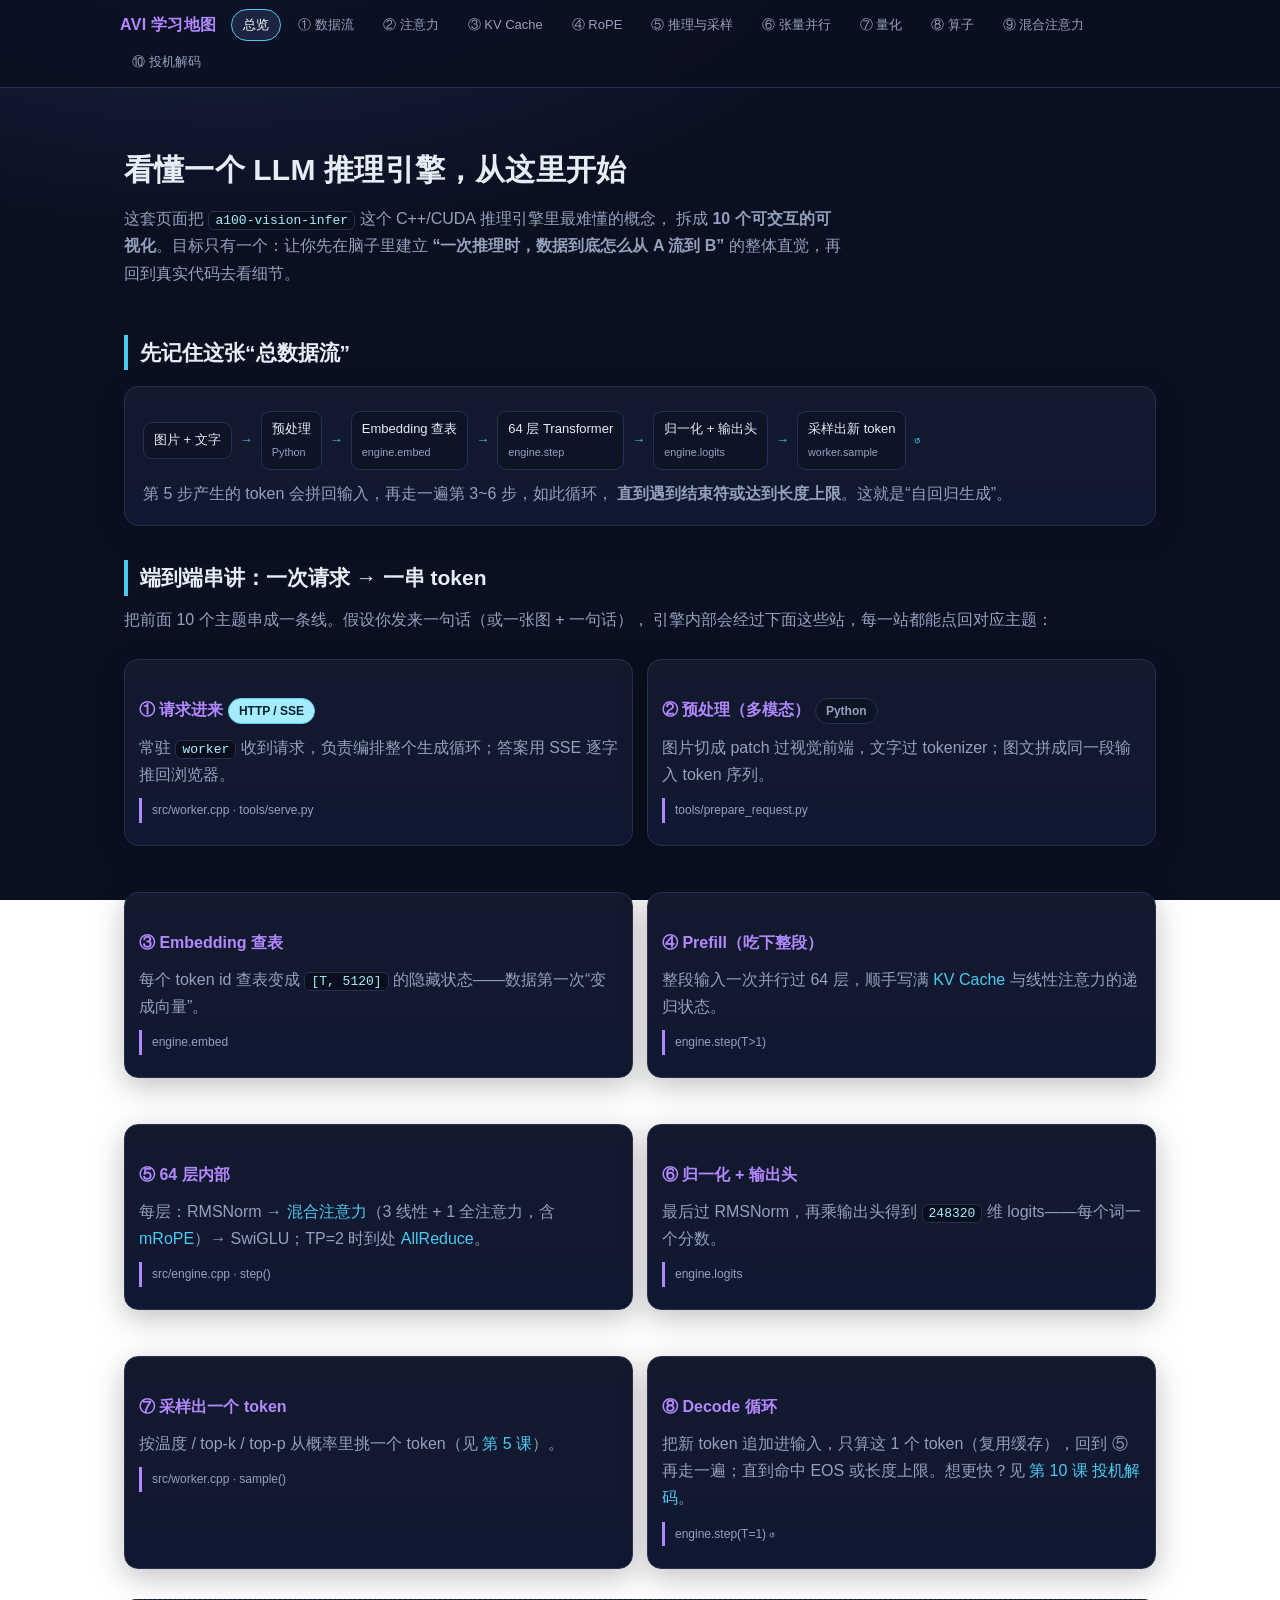
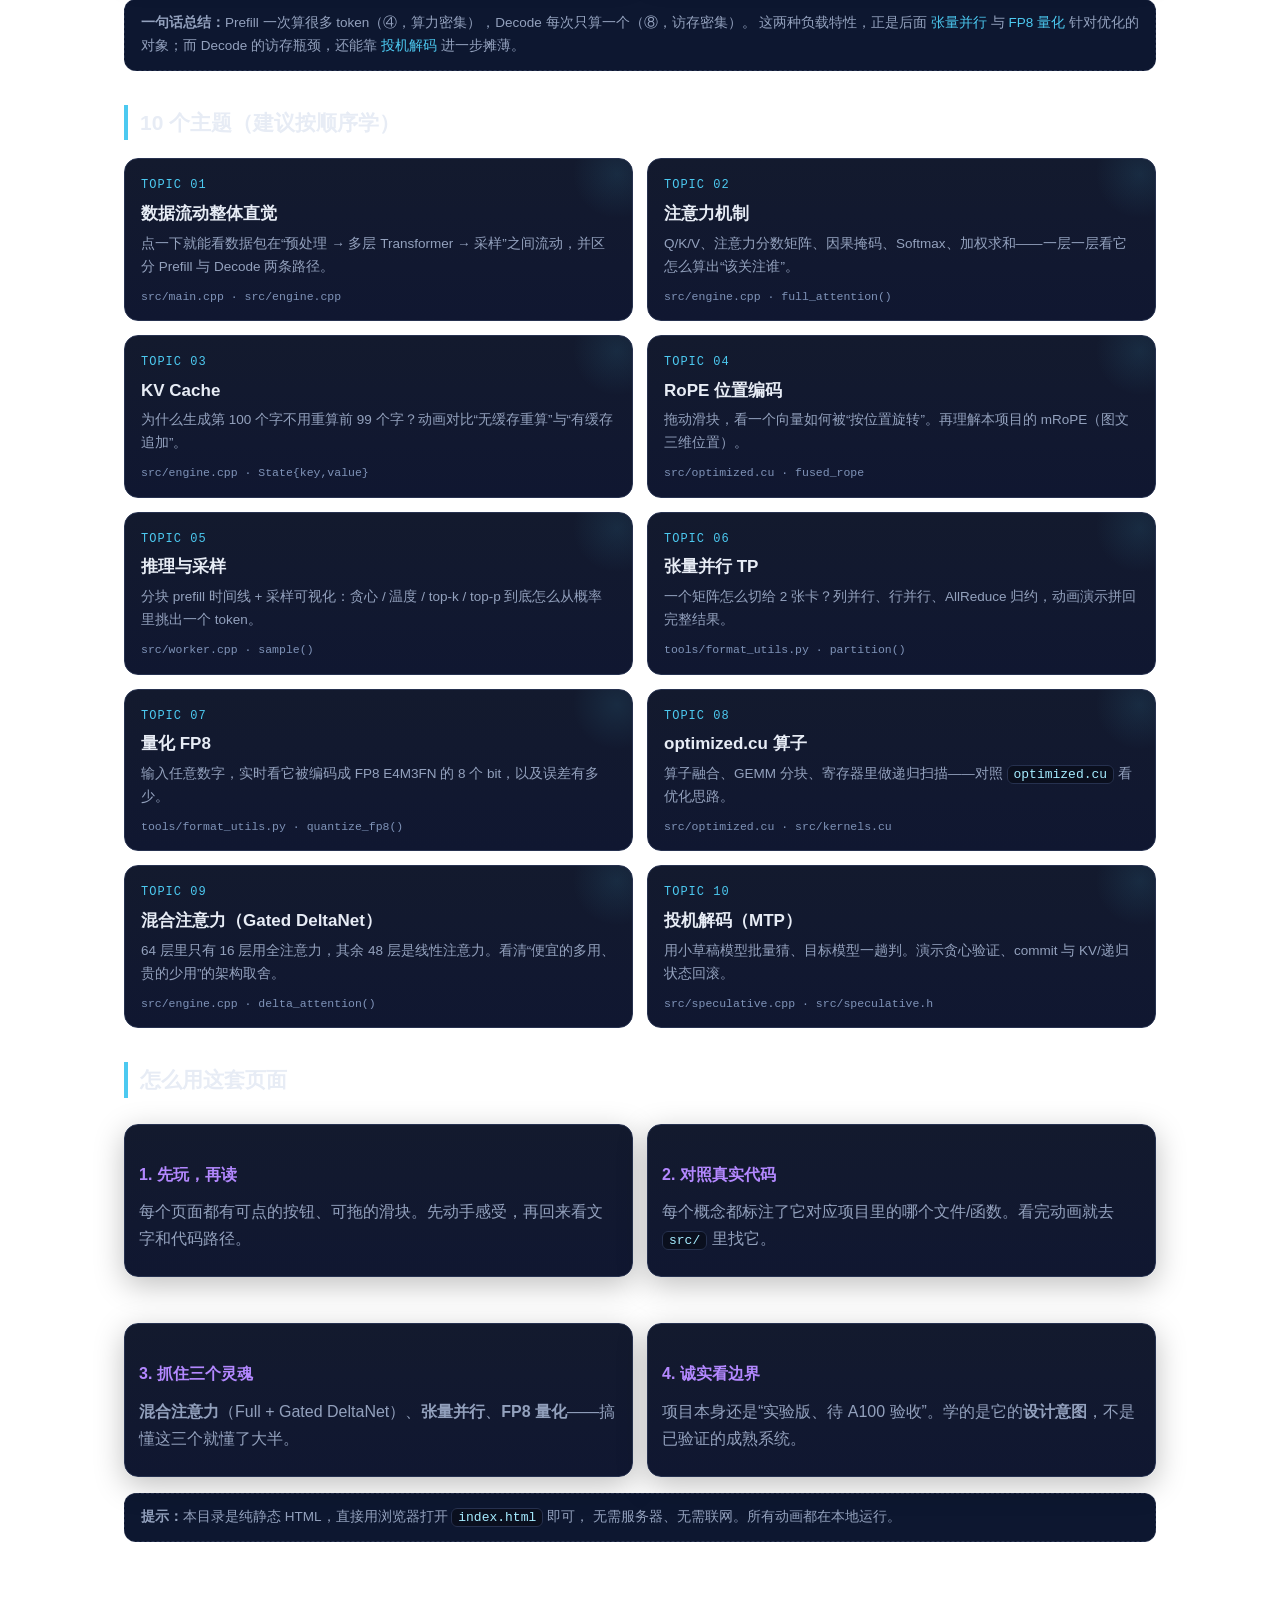
==== learning/index.html @ 5fad9a0a "feat: add learning page" ====
<!DOCTYPE html>
<html lang="zh-CN">
<head>
<meta charset="UTF-8">
<meta name="viewport" content="width=device-width, initial-scale=1">
<title>AVI 学习地图 · 总览</title>
<link rel="stylesheet" href="assets/style.css">
<style>
  .hero{padding:8px 0 4px}
  .hero .sub{color:var(--muted);font-size:16px;max-width:720px}
  .cards{display:grid;grid-template-columns:repeat(2,1fr);gap:14px;margin-top:18px}
  @media(max-width:820px){.cards{grid-template-columns:1fr}}
  .topic{display:block;background:linear-gradient(180deg,var(--panel),#101731);border:1px solid var(--border);
    border-radius:14px;padding:16px 16px 14px;transition:.18s;position:relative;overflow:hidden}
  .topic:hover{border-color:var(--accent);transform:translateY(-2px);text-decoration:none}
  .topic .no{font-family:var(--mono);font-size:12px;color:var(--accent);letter-spacing:1px}
  .topic h3{margin:4px 0 4px;color:var(--text);font-size:17px}
  .topic p{margin:0;color:var(--muted);font-size:13.5px}
  .topic .files{margin-top:8px;font-family:var(--mono);font-size:11.5px;color:#7f93b8}
  .topic::after{content:"";position:absolute;right:-30px;top:-30px;width:90px;height:90px;border-radius:50%;
    background:radial-gradient(circle,var(--accent) 0,transparent 70%);opacity:.10}
  .flowbar{display:flex;flex-wrap:wrap;gap:8px;align-items:center;font-size:13px;margin:6px 0 2px}
  .flowbar .node{background:#0d1426;border:1px solid var(--border);border-radius:9px;padding:6px 10px}
  .flowbar .arrow{color:var(--accent)}
  .note{background:#0d1730;border:1px dashed var(--border);border-radius:12px;padding:12px 16px;color:var(--muted);font-size:13.5px}
</style>
</head>
<body>
<nav class="top"><div class="inner">
  <span class="brand">AVI 学习地图</span>
  <a class="active" href="index.html">总览</a>
  <a href="01-transformer-flow.html">① 数据流</a>
  <a href="02-attention.html">② 注意力</a>
  <a href="03-kv-cache.html">③ KV Cache</a>
  <a href="04-rope.html">④ RoPE</a>
  <a href="05-inference.html">⑤ 推理与采样</a>
  <a href="06-tensor-parallel.html">⑥ 张量并行</a>
  <a href="07-quantization.html">⑦ 量化</a>
  <a href="08-optimized-cu.html">⑧ 算子</a>
  <a href="09-hybrid-attention.html">⑨ 混合注意力</a>
  <a href="10-speculative.html">⑩ 投机解码</a>
</div></nav>

<div class="wrap">
  <div class="hero">
    <h1>看懂一个 LLM 推理引擎，从这里开始</h1>
    <p class="sub">
      这套页面把 <code>a100-vision-infer</code> 这个 C++/CUDA 推理引擎里最难懂的概念，
      拆成 <b>10 个可交互的可视化</b>。目标只有一个：让你先在脑子里建立
      <b>“一次推理时，数据到底怎么从 A 流到 B”</b> 的整体直觉，再回到真实代码去看细节。
    </p>
  </div>

  <h2>先记住这张“总数据流”</h2>
  <div class="card">
    <div class="flowbar">
      <span class="node">图片 + 文字</span><span class="arrow">→</span>
      <span class="node">预处理<br><small>Python</small></span><span class="arrow">→</span>
      <span class="node">Embedding 查表<br><small>engine.embed</small></span><span class="arrow">→</span>
      <span class="node">64 层 Transformer<br><small>engine.step</small></span><span class="arrow">→</span>
      <span class="node">归一化 + 输出头<br><small>engine.logits</small></span><span class="arrow">→</span>
      <span class="node">采样出新 token<br><small>worker.sample</small></span><span class="arrow">↺</span>
    </div>
    <p class="muted" style="margin-bottom:0">
      第 5 步产生的 token 会拼回输入，再走一遍第 3~6 步，如此循环，
      <b>直到遇到结束符或达到长度上限</b>。这就是“自回归生成”。
    </p>
  </div>

  <h2>端到端串讲：一次请求 → 一串 token</h2>
  <p class="muted" style="margin-top:0">
    把前面 10 个主题串成一条线。假设你发来一句话（或一张图 + 一句话），
    引擎内部会经过下面这些站，每一站都能点回对应主题：
  </p>
  <div class="grid g2">
    <div class="card tight">
      <h3>① 请求进来 <span class="pill acc">HTTP / SSE</span></h3>
      <p class="muted">常驻 <code>worker</code> 收到请求，负责编排整个生成循环；答案用 SSE 逐字推回浏览器。</p>
      <div class="filetip">src/worker.cpp · tools/serve.py</div>
    </div>
    <div class="card tight">
      <h3>② 预处理（多模态） <span class="pill">Python</span></h3>
      <p class="muted">图片切成 patch 过视觉前端，文字过 tokenizer；图文拼成同一段输入 token 序列。</p>
      <div class="filetip">tools/prepare_request.py</div>
    </div>
    <div class="card tight">
      <h3>③ Embedding 查表</h3>
      <p class="muted">每个 token id 查表变成 <code>[T, 5120]</code> 的隐藏状态——数据第一次“变成向量”。</p>
      <div class="filetip">engine.embed</div>
    </div>
    <div class="card tight">
      <h3>④ Prefill（吃下整段）</h3>
      <p class="muted">整段输入一次并行过 64 层，顺手写满 <a href="03-kv-cache.html">KV Cache</a> 与线性注意力的递归状态。</p>
      <div class="filetip">engine.step(T&gt;1)</div>
    </div>
    <div class="card tight">
      <h3>⑤ 64 层内部</h3>
      <p class="muted">每层：RMSNorm → <a href="09-hybrid-attention.html">混合注意力</a>（3 线性 + 1 全注意力，含 <a href="04-rope.html">mRoPE</a>）→ SwiGLU；TP=2 时到处 <a href="06-tensor-parallel.html">AllReduce</a>。</p>
      <div class="filetip">src/engine.cpp · step()</div>
    </div>
    <div class="card tight">
      <h3>⑥ 归一化 + 输出头</h3>
      <p class="muted">最后过 RMSNorm，再乘输出头得到 <code>248320</code> 维 logits——每个词一个分数。</p>
      <div class="filetip">engine.logits</div>
    </div>
    <div class="card tight">
      <h3>⑦ 采样出一个 token</h3>
      <p class="muted">按温度 / top-k / top-p 从概率里挑一个 token（见 <a href="05-inference.html">第 5 课</a>）。</p>
      <div class="filetip">src/worker.cpp · sample()</div>
    </div>
    <div class="card tight">
      <h3>⑧ Decode 循环</h3>
      <p class="muted">把新 token 追加进输入，只算这 1 个 token（复用缓存），回到 ⑤ 再走一遍；直到命中 EOS 或长度上限。想更快？见 <a href="10-speculative.html">第 10 课 投机解码</a>。</p>
      <div class="filetip">engine.step(T=1) ↺</div>
    </div>
  </div>
  <div class="note" style="margin-top:14px">
    <b>一句话总结：</b>Prefill 一次算很多 token（④，算力密集），Decode 每次只算一个（⑧，访存密集）。
    这两种负载特性，正是后面 <a href="06-tensor-parallel.html">张量并行</a> 与 <a href="07-quantization.html">FP8 量化</a> 针对优化的对象；而 Decode 的访存瓶颈，还能靠 <a href="10-speculative.html">投机解码</a> 进一步摊薄。
  </div>

  <h2>10 个主题（建议按顺序学）</h2>
  <div class="cards">
    <a class="topic" href="01-transformer-flow.html">
      <div class="no">TOPIC 01</div>
      <h3>数据流动整体直觉</h3>
      <p>点一下就能看数据包在“预处理 → 多层 Transformer → 采样”之间流动，并区分 Prefill 与 Decode 两条路径。</p>
      <div class="files">src/main.cpp · src/engine.cpp</div>
    </a>
    <a class="topic" href="02-attention.html">
      <div class="no">TOPIC 02</div>
      <h3>注意力机制</h3>
      <p>Q/K/V、注意力分数矩阵、因果掩码、Softmax、加权求和——一层一层看它怎么算出“该关注谁”。</p>
      <div class="files">src/engine.cpp · full_attention()</div>
    </a>
    <a class="topic" href="03-kv-cache.html">
      <div class="no">TOPIC 03</div>
      <h3>KV Cache</h3>
      <p>为什么生成第 100 个字不用重算前 99 个字？动画对比“无缓存重算”与“有缓存追加”。</p>
      <div class="files">src/engine.cpp · State{key,value}</div>
    </a>
    <a class="topic" href="04-rope.html">
      <div class="no">TOPIC 04</div>
      <h3>RoPE 位置编码</h3>
      <p>拖动滑块，看一个向量如何被“按位置旋转”。再理解本项目的 mRoPE（图文三维位置）。</p>
      <div class="files">src/optimized.cu · fused_rope</div>
    </a>
    <a class="topic" href="05-inference.html">
      <div class="no">TOPIC 05</div>
      <h3>推理与采样</h3>
      <p>分块 prefill 时间线 + 采样可视化：贪心 / 温度 / top-k / top-p 到底怎么从概率里挑出一个 token。</p>
      <div class="files">src/worker.cpp · sample()</div>
    </a>
    <a class="topic" href="06-tensor-parallel.html">
      <div class="no">TOPIC 06</div>
      <h3>张量并行 TP</h3>
      <p>一个矩阵怎么切给 2 张卡？列并行、行并行、AllReduce 归约，动画演示拼回完整结果。</p>
      <div class="files">tools/format_utils.py · partition()</div>
    </a>
    <a class="topic" href="07-quantization.html">
      <div class="no">TOPIC 07</div>
      <h3>量化 FP8</h3>
      <p>输入任意数字，实时看它被编码成 FP8 E4M3FN 的 8 个 bit，以及误差有多少。</p>
      <div class="files">tools/format_utils.py · quantize_fp8()</div>
    </a>
    <a class="topic" href="08-optimized-cu.html">
      <div class="no">TOPIC 08</div>
      <h3>optimized.cu 算子</h3>
      <p>算子融合、GEMM 分块、寄存器里做递归扫描——对照 <code>optimized.cu</code> 看优化思路。</p>
      <div class="files">src/optimized.cu · src/kernels.cu</div>
    </a>
    <a class="topic" href="09-hybrid-attention.html">
      <div class="no">TOPIC 09</div>
      <h3>混合注意力（Gated DeltaNet）</h3>
      <p>64 层里只有 16 层用全注意力，其余 48 层是线性注意力。看清“便宜的多用、贵的少用”的架构取舍。</p>
      <div class="files">src/engine.cpp · delta_attention()</div>
    </a>
    <a class="topic" href="10-speculative.html">
      <div class="no">TOPIC 10</div>
      <h3>投机解码（MTP）</h3>
      <p>用小草稿模型批量猜、目标模型一趟判。演示贪心验证、commit 与 KV/递归状态回滚。</p>
      <div class="files">src/speculative.cpp · src/speculative.h</div>
    </a>
  </div>

  <h2>怎么用这套页面</h2>
  <div class="grid g2">
    <div class="card tight">
      <h3>1. 先玩，再读</h3>
      <p class="muted">每个页面都有可点的按钮、可拖的滑块。先动手感受，再回来看文字和代码路径。</p>
    </div>
    <div class="card tight">
      <h3>2. 对照真实代码</h3>
      <p class="muted">每个概念都标注了它对应项目里的哪个文件/函数。看完动画就去 <code>src/</code> 里找它。</p>
    </div>
    <div class="card tight">
      <h3>3. 抓住三个灵魂</h3>
      <p class="muted"><b>混合注意力</b>（Full + Gated DeltaNet）、<b>张量并行</b>、<b>FP8 量化</b>——搞懂这三个就懂了大半。</p>
    </div>
    <div class="card tight">
      <h3>4. 诚实看边界</h3>
      <p class="muted">项目本身还是“实验版、待 A100 验收”。学的是它的<b>设计意图</b>，不是已验证的成熟系统。</p>
    </div>
  </div>

  <div class="note">
    <b>提示：</b>本目录是纯静态 HTML，直接用浏览器打开 <code>index.html</code> 即可，
    无需服务器、无需联网。所有动画都在本地运行。
  </div>
</div>
</body>
</html>
---- learning/assets/style.css ----
/* ===== AVI 学习地图 · 共享样式 ===== */
:root{
  --bg:#0b1020; --panel:#131a2e; --panel2:#1b2440; --border:#26314f;
  --text:#e7ecf5; --muted:#93a1bd;
  --accent:#4cc9f0; --accent2:#b388ff; --ok:#4ade80; --warn:#fbbf24; --danger:#f87171;
  --mono:ui-monospace,SFMono-Regular,Menlo,Consolas,"Courier New",monospace;
}
*{box-sizing:border-box}
html{scroll-behavior:smooth}
body{
  margin:0;color:var(--text);line-height:1.7;
  background:radial-gradient(1200px 600px at 18% -12%,#1a2547 0,#0b1020 58%) fixed;
  font-family:-apple-system,BlinkMacSystemFont,"Segoe UI","PingFang SC","Microsoft YaHei",sans-serif;
}
a{color:var(--accent);text-decoration:none}
a:hover{text-decoration:underline}
.wrap{max-width:1080px;margin:0 auto;padding:26px 24px 80px}

/* 顶部导航 */
nav.top{position:sticky;top:0;z-index:50;background:rgba(11,16,32,.86);
  backdrop-filter:blur(10px);border-bottom:1px solid var(--border)}
nav.top .inner{max-width:1080px;margin:0 auto;padding:9px 20px;display:flex;flex-wrap:wrap;gap:5px;align-items:center}
nav.top .brand{font-weight:800;margin-right:10px;color:var(--accent2);letter-spacing:.3px}
nav.top a{padding:4px 11px;border-radius:999px;color:var(--muted);font-size:13px;border:1px solid transparent}
nav.top a:hover{color:var(--text);background:var(--panel2);text-decoration:none}
nav.top a.active{color:#fff;background:var(--panel2);border-color:var(--accent)}

h1{font-size:30px;margin:22px 0 6px;letter-spacing:.2px}
h2{font-size:21px;margin:34px 0 10px;border-left:4px solid var(--accent);padding-left:12px}
h3{font-size:16px;margin:22px 0 6px;color:var(--accent2)}
p{color:#cdd7ea;margin:10px 0}
.lead{color:var(--muted);font-size:16px}
small{color:var(--muted)}

.card{background:linear-gradient(180deg,var(--panel),#101731);border:1px solid var(--border);
  border-radius:14px;padding:18px;margin:16px 0;box-shadow:0 8px 30px rgba(0,0,0,.25)}
.card.tight{padding:14px}
.grid{display:grid;gap:14px}
.g2{grid-template-columns:1fr 1fr}
.g3{grid-template-columns:repeat(3,1fr)}
.g4{grid-template-columns:repeat(4,1fr)}
@media(max-width:820px){.g2,.g3,.g4{grid-template-columns:1fr}}

code,.mono{font-family:var(--mono);font-size:13px}
code{background:#0a0f1e;border:1px solid var(--border);border-radius:6px;padding:1px 6px;color:#a5ecff;white-space:nowrap}
pre{background:#0a0f1e;border:1px solid var(--border);border-radius:10px;padding:14px;overflow:auto;line-height:1.55}
pre code{background:none;border:none;padding:0;color:#cfe9ff;white-space:pre}

button{font-family:inherit;background:var(--panel2);color:var(--text);border:1px solid var(--border);
  border-radius:10px;padding:8px 14px;cursor:pointer;font-size:14px;transition:.15s}
button:hover{border-color:var(--accent);color:#fff}
button:disabled{opacity:.45;cursor:not-allowed}
button.primary{background:linear-gradient(90deg,var(--accent),var(--accent2));color:#06101f;border:none;font-weight:700}
button.small{padding:7px 8px;border-radius:9px;font-size:14px}
.row{display:flex;gap:10px;flex-wrap:wrap;align-items:center;margin:12px 0}
.pill{display:inline-block;padding:2px 10px;border-radius:999px;font-size:12px;border:1px solid var(--border);color:var(--muted);background:#0d1426}
.pill.ok{color:#062;background:#bfe9c9;border-color:#8fd6a2}
.pill.warn{color:#3a2a00;background:#ffe6a8;border-color:#e9c96b}
.pill.danger{color:#3a0000;background:#ffc9c9;border-color:#f09a9a}
.pill.acc{color:#00222e;background:#a5ecff;border-color:#5ed0f0}

label{color:var(--muted);font-size:13px;display:block;margin:6px 0 2px}
input[type=range]{width:100%;accent-color:var(--accent)}
input[type=number],input[type=text],select{background:#0a0f1e;border:1px solid var(--border);color:var(--text);
  border-radius:8px;padding:7px 10px;font-family:var(--mono);font-size:13px}
.filetip{font-size:12px;color:var(--muted);border-left:3px solid var(--accent2);padding:2px 0 2px 10px;margin:8px 0}

hr{border:none;border-top:1px dashed var(--border);margin:26px 0}
.kbd{font-family:var(--mono);background:#0a0f1e;border:1px solid var(--border);border-bottom-width:2px;
  border-radius:6px;padding:0 6px;font-size:12px}
.tag{display:inline-block;padding:1px 8px;border-radius:6px;font-size:11px;font-family:var(--mono)}
.tag.p{background:#1f2a4a;color:#8fb4ff}     /* prefill */
.tag.d{background:#3a2450;color:#d0a8ff}     /* decode */
.tag.f{background:#123a2a;color:#7be0a8}     /* fused */
.muted{color:var(--muted)}
.center{text-align:center}
canvas{max-width:100%}
.legend{display:flex;gap:14px;flex-wrap:wrap;font-size:12px;color:var(--muted);margin-top:8px}
.legend b{display:inline-block;width:12px;height:12px;border-radius:3px;vertical-align:-2px;margin-right:5px}
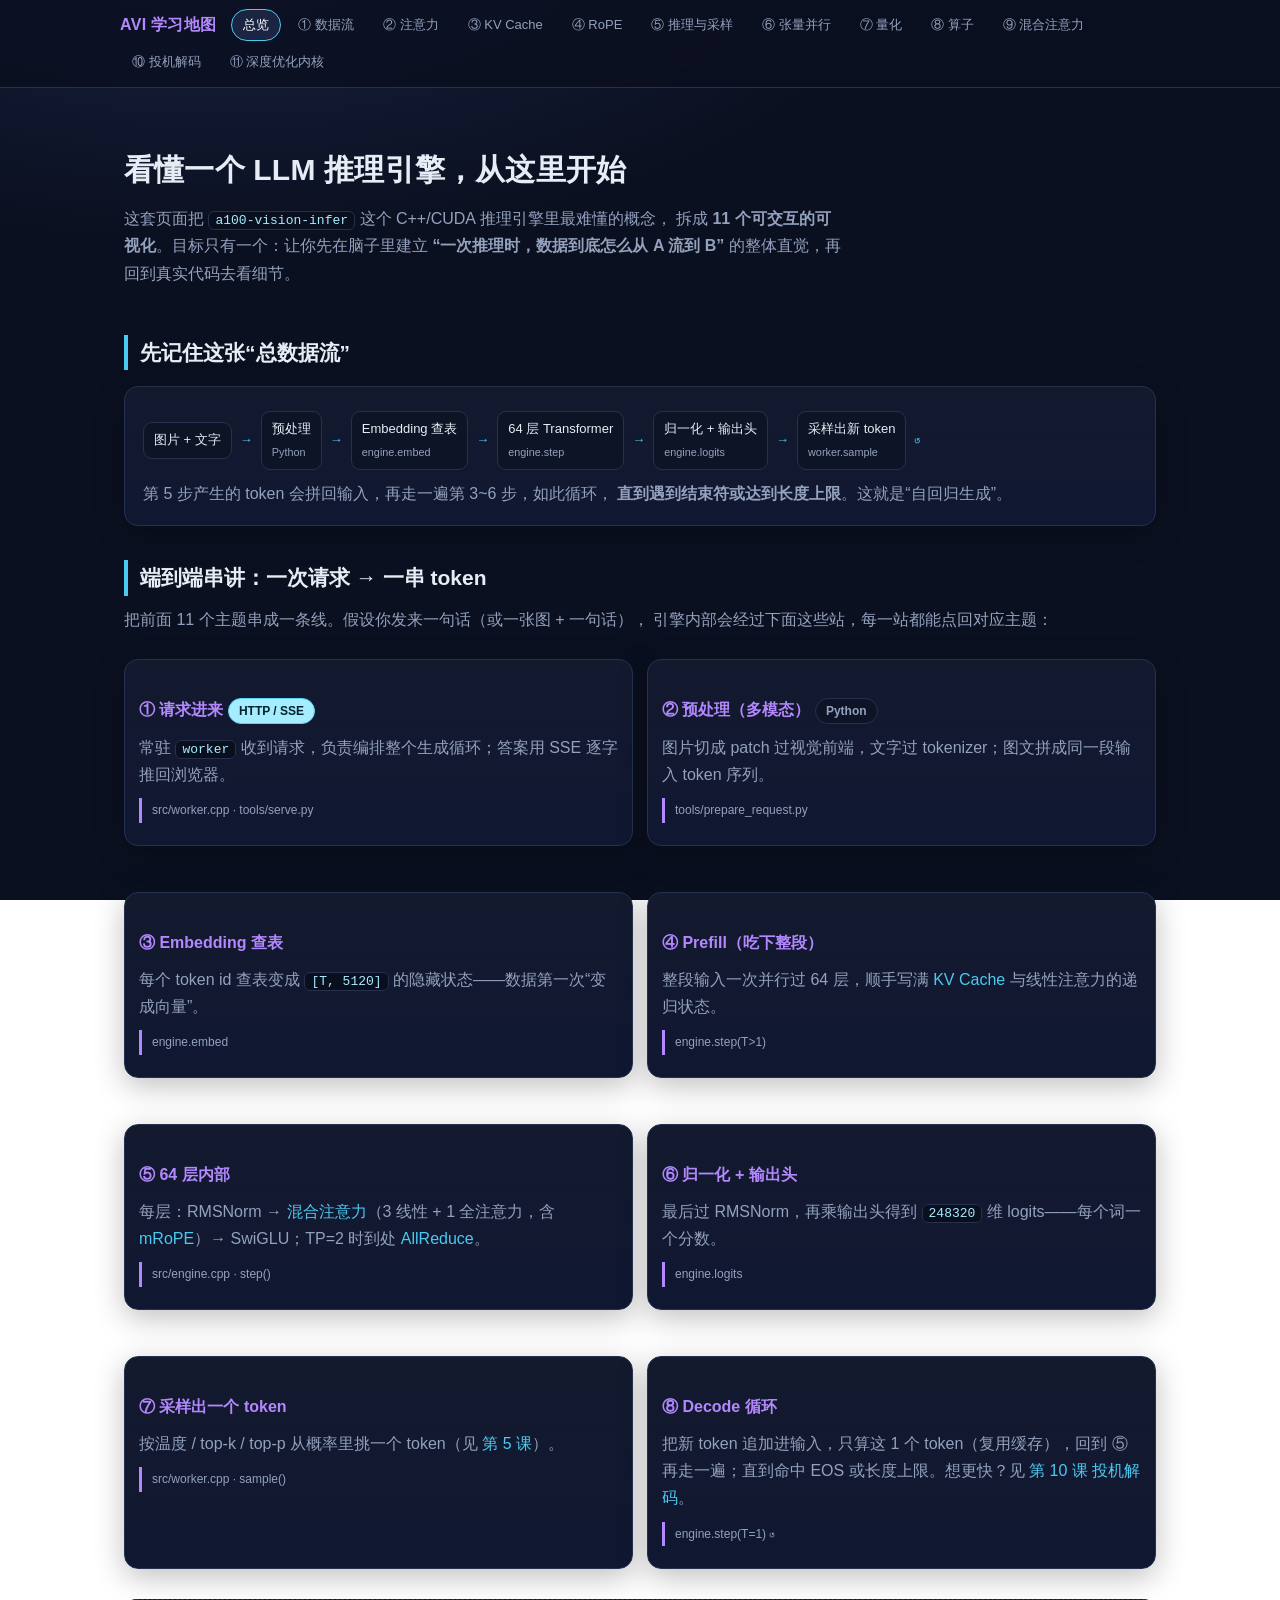
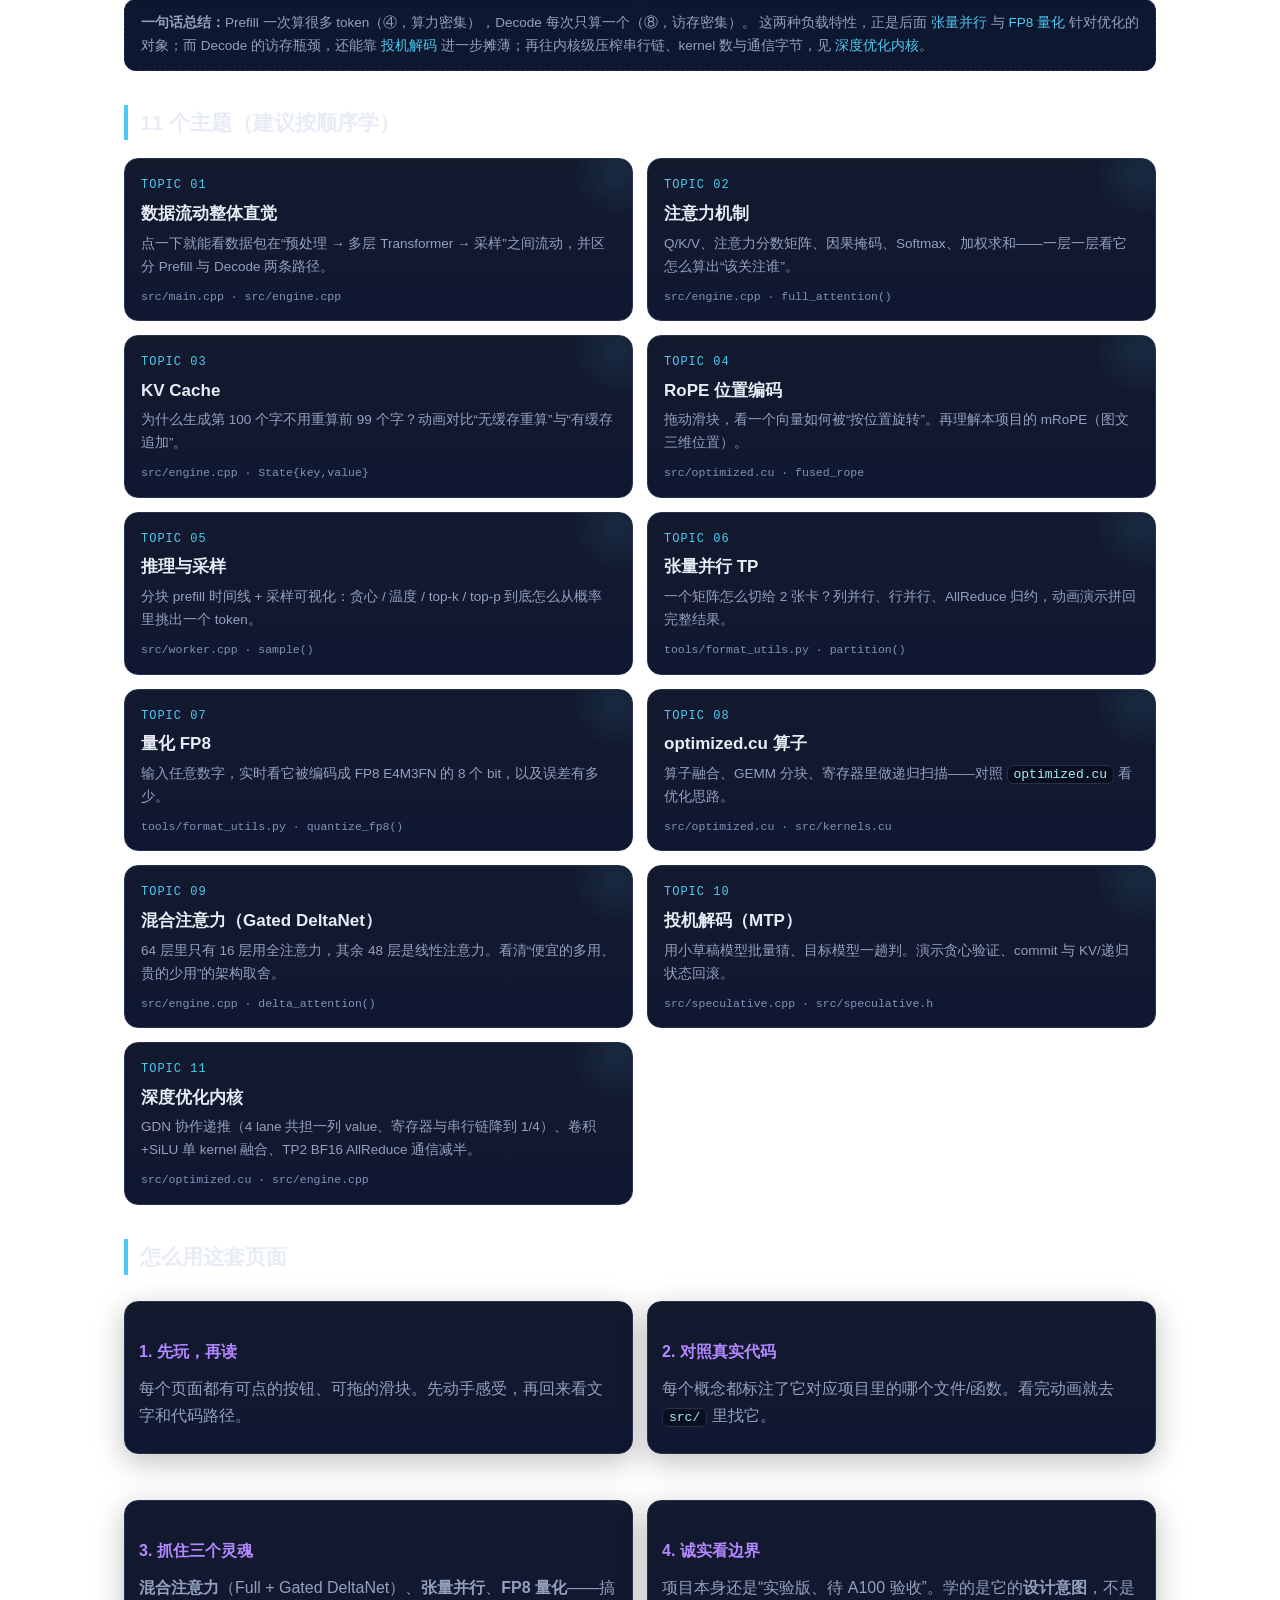
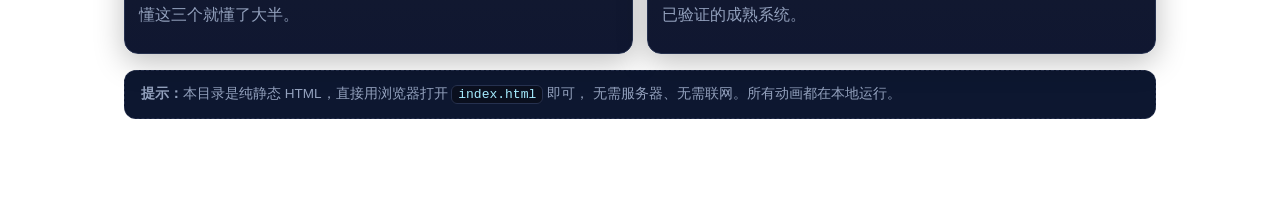
==== commit fd087a42: "feat: add deep optimization learning class" ====
--- a/learning/index.html
+++ b/learning/index.html
@@ -39,6 +39,7 @@
   <a href="08-optimized-cu.html">⑧ 算子</a>
   <a href="09-hybrid-attention.html">⑨ 混合注意力</a>
   <a href="10-speculative.html">⑩ 投机解码</a>
+  <a href="11-deep-optimization.html">⑪ 深度优化内核</a>
 </div></nav>
 
 <div class="wrap">
@@ -46,7 +47,7 @@
     <h1>看懂一个 LLM 推理引擎，从这里开始</h1>
     <p class="sub">
       这套页面把 <code>a100-vision-infer</code> 这个 C++/CUDA 推理引擎里最难懂的概念，
-      拆成 <b>10 个可交互的可视化</b>。目标只有一个：让你先在脑子里建立
+      拆成 <b>11 个可交互的可视化</b>。目标只有一个：让你先在脑子里建立
       <b>“一次推理时，数据到底怎么从 A 流到 B”</b> 的整体直觉，再回到真实代码去看细节。
     </p>
   </div>
@@ -69,7 +70,7 @@
 
   <h2>端到端串讲：一次请求 → 一串 token</h2>
   <p class="muted" style="margin-top:0">
-    把前面 10 个主题串成一条线。假设你发来一句话（或一张图 + 一句话），
+    把前面 11 个主题串成一条线。假设你发来一句话（或一张图 + 一句话），
     引擎内部会经过下面这些站，每一站都能点回对应主题：
   </p>
   <div class="grid g2">
@@ -116,10 +117,10 @@
   </div>
   <div class="note" style="margin-top:14px">
     <b>一句话总结：</b>Prefill 一次算很多 token（④，算力密集），Decode 每次只算一个（⑧，访存密集）。
-    这两种负载特性，正是后面 <a href="06-tensor-parallel.html">张量并行</a> 与 <a href="07-quantization.html">FP8 量化</a> 针对优化的对象；而 Decode 的访存瓶颈，还能靠 <a href="10-speculative.html">投机解码</a> 进一步摊薄。
-  </div>
-
-  <h2>10 个主题（建议按顺序学）</h2>
+    这两种负载特性，正是后面 <a href="06-tensor-parallel.html">张量并行</a> 与 <a href="07-quantization.html">FP8 量化</a> 针对优化的对象；而 Decode 的访存瓶颈，还能靠 <a href="10-speculative.html">投机解码</a> 进一步摊薄；再往内核级压榨串行链、kernel 数与通信字节，见 <a href="11-deep-optimization.html">深度优化内核</a>。
+  </div>
+
+  <h2>11 个主题（建议按顺序学）</h2>
   <div class="cards">
     <a class="topic" href="01-transformer-flow.html">
       <div class="no">TOPIC 01</div>
@@ -181,6 +182,12 @@
       <p>用小草稿模型批量猜、目标模型一趟判。演示贪心验证、commit 与 KV/递归状态回滚。</p>
       <div class="files">src/speculative.cpp · src/speculative.h</div>
     </a>
+    <a class="topic" href="11-deep-optimization.html">
+      <div class="no">TOPIC 11</div>
+      <h3>深度优化内核</h3>
+      <p>GDN 协作递推（4 lane 共担一列 value、寄存器与串行链降到 1/4）、卷积+SiLU 单 kernel 融合、TP2 BF16 AllReduce 通信减半。</p>
+      <div class="files">src/optimized.cu · src/engine.cpp</div>
+    </a>
   </div>
 
   <h2>怎么用这套页面</h2>
